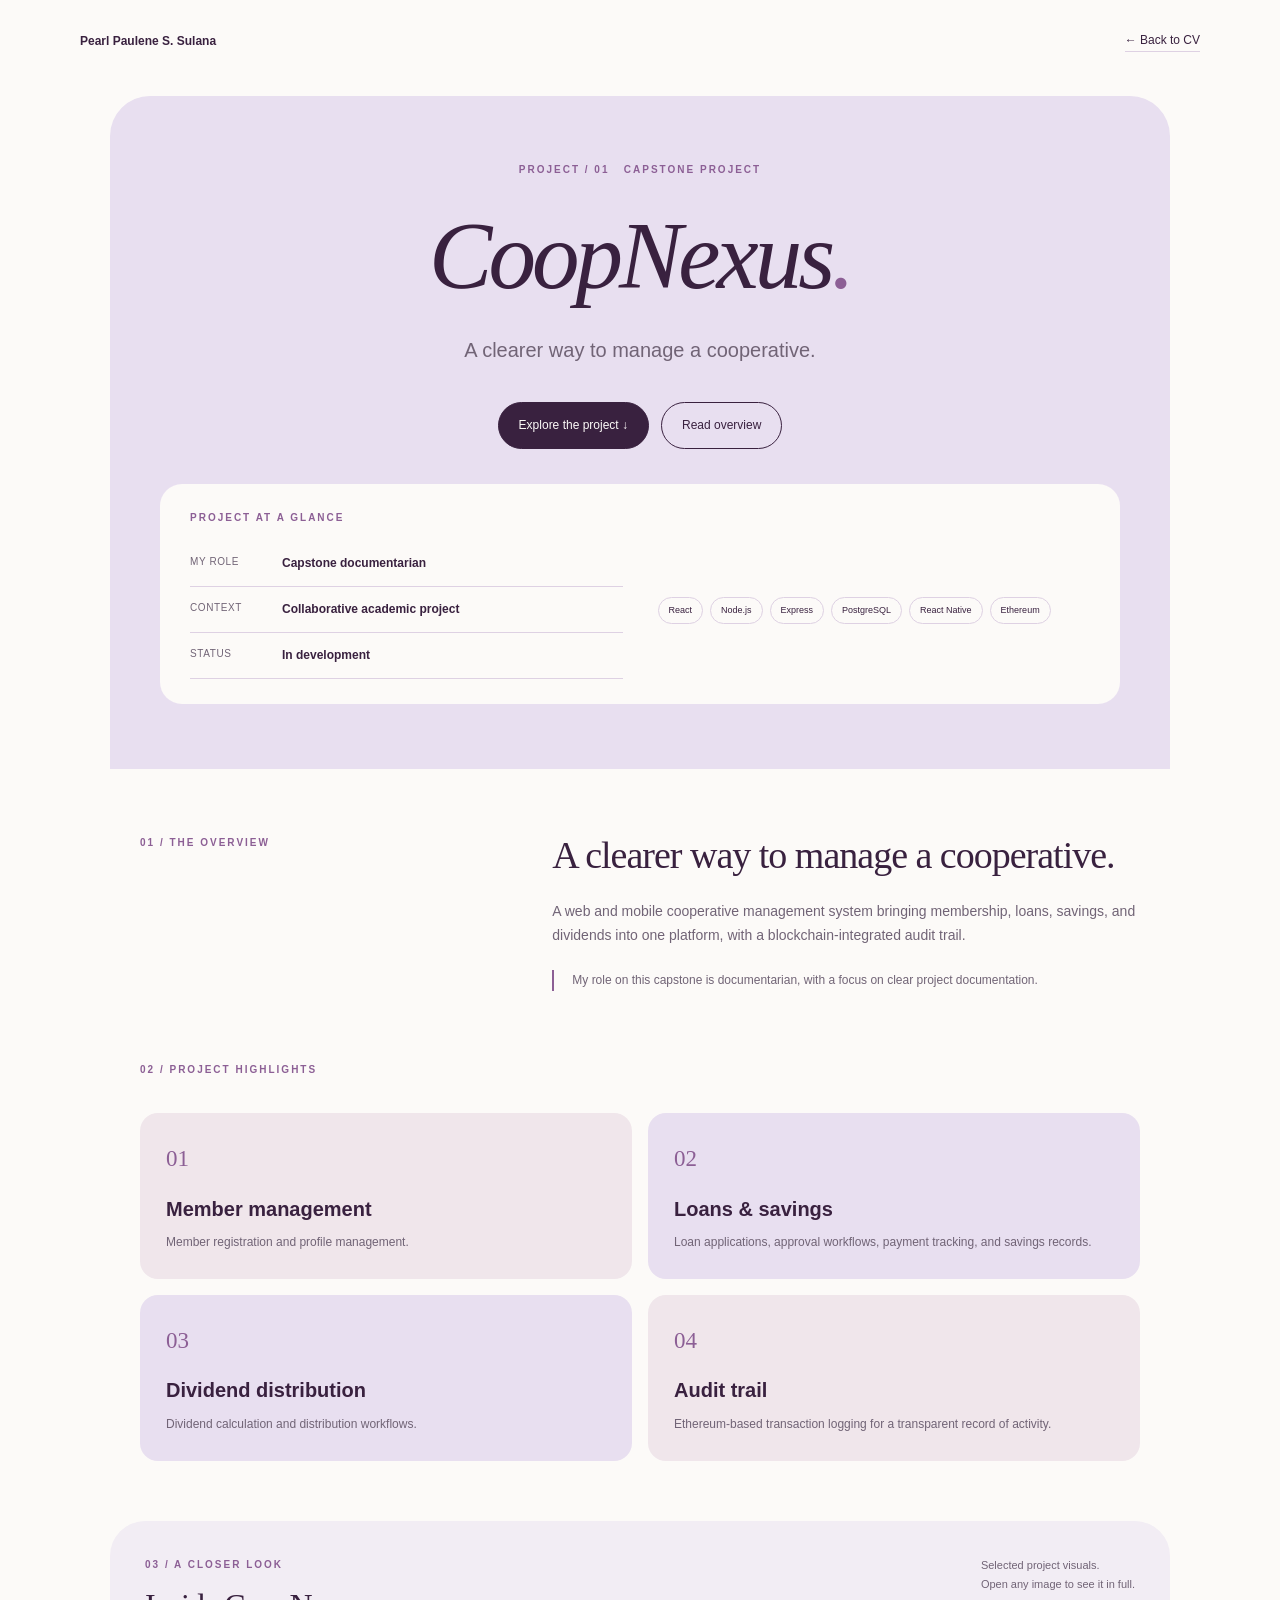
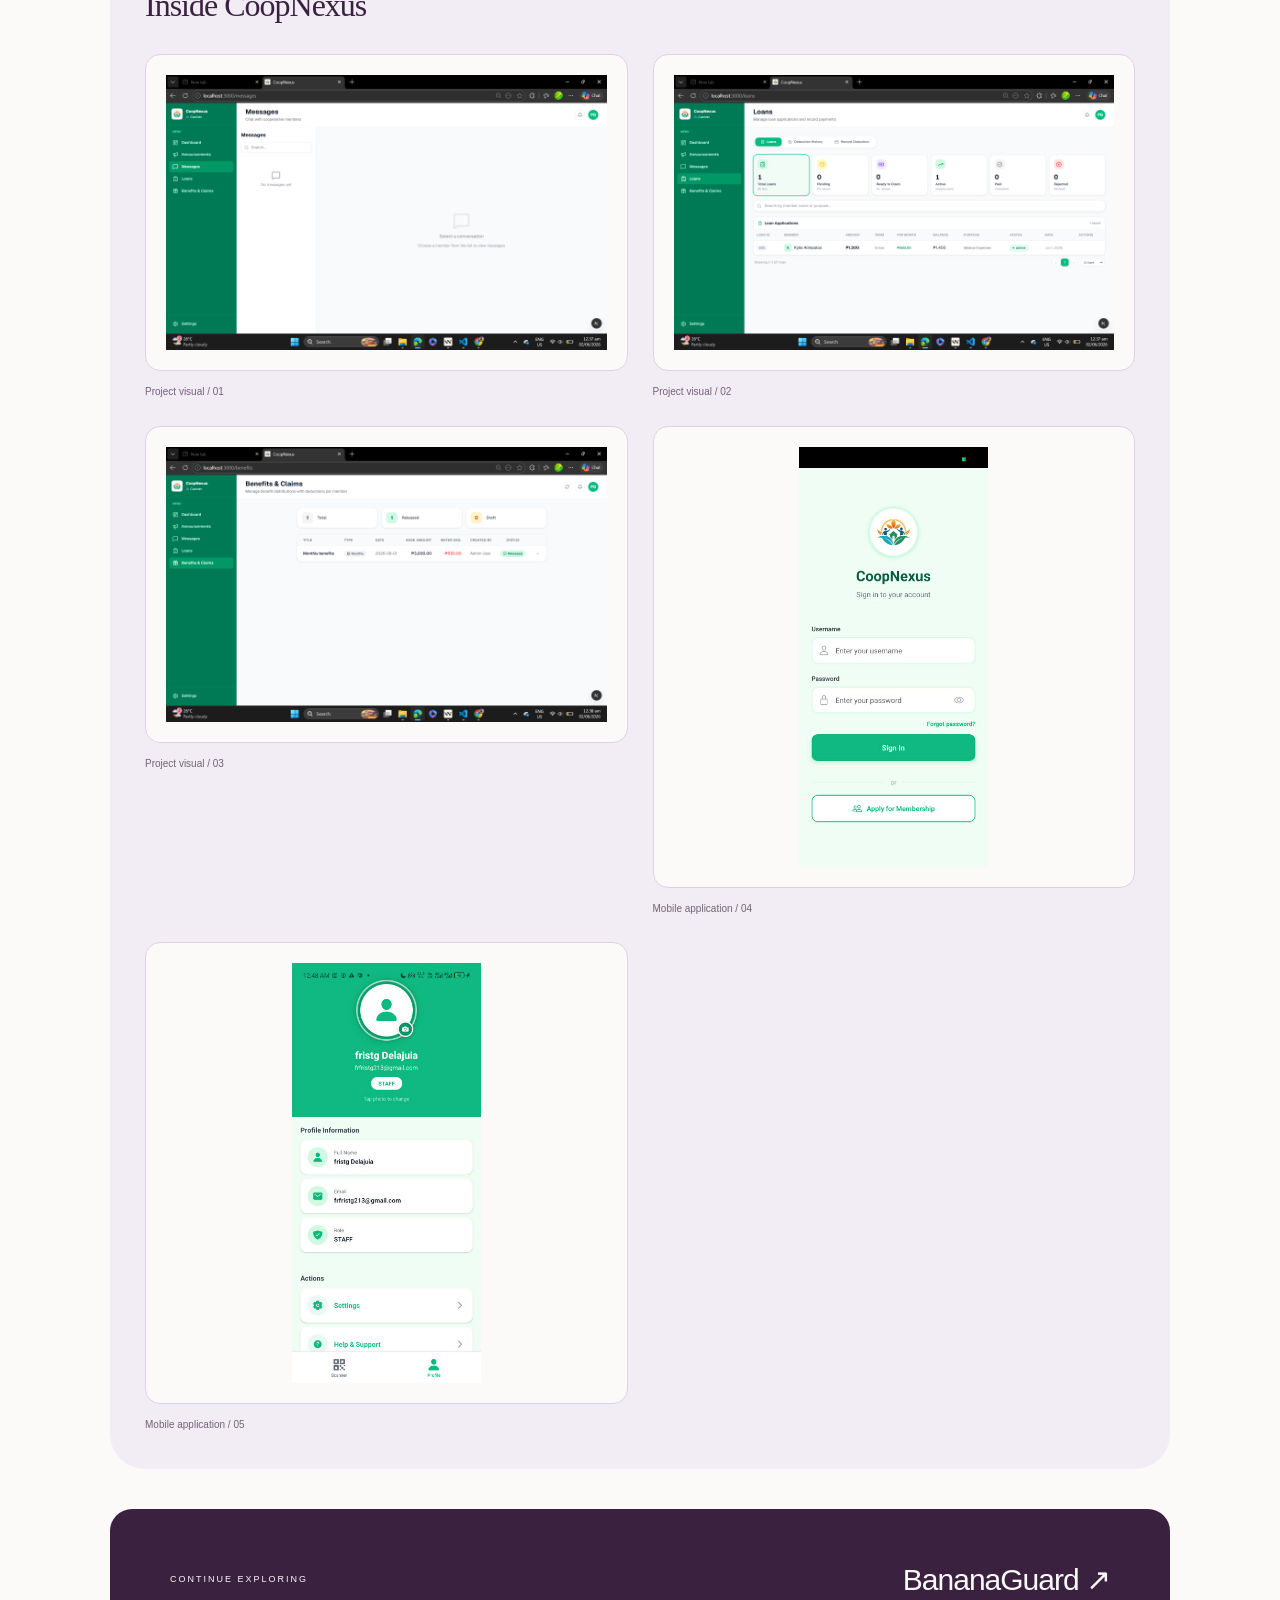
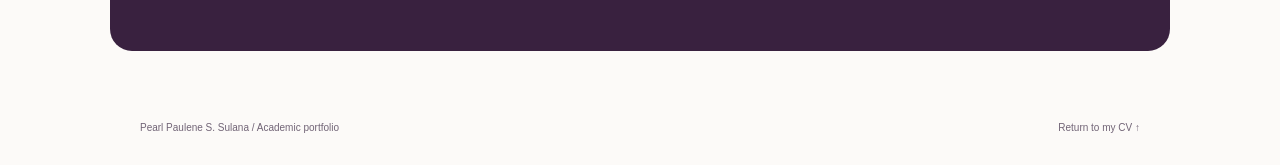
==== capstone.html @ c1afdbfe "Add editorial project pages and PlayMate live demo" ====
<!DOCTYPE html><html lang="en"><head><meta charset="UTF-8"><meta name="viewport" content="width=device-width,initial-scale=1"><meta name="description" content="CoopNexus academic project / Pearl Paulene S. Sulana. Capstone documentarian."><title>CoopNexus | Pearl Paulene S. Sulana</title><link rel="stylesheet" href="project-details.css"></head><body class="editorial"><a class="skip" href="#main">Skip to content</a><header class="project-nav"><a class="owner" href="index.html">Pearl Paulene S. Sulana</a><a href="index.html#work">&#8592; Back to CV</a></header><main id="main"><section class="project-hero"><div class="hero-word"><p class="eyebrow">PROJECT / 01 &nbsp; CAPSTONE PROJECT</p><h1>CoopNexus<span>.</span></h1><p class="project-tagline">A clearer way to manage a cooperative.</p><div class="hero-actions"><a class="action primary" href="#screens">Explore the project &#8595;</a><a class="action secondary" href="#overview">Read overview</a></div></div><aside class="project-facts"><span class="facts-heading">PROJECT AT A GLANCE</span><dl><div><dt>My role</dt><dd>Capstone documentarian</dd></div><div><dt>Context</dt><dd>Collaborative academic project</dd></div><div><dt>Status</dt><dd>In development</dd></div></dl><div class="tech-tags"><span>React</span><span>Node.js</span><span>Express</span><span>PostgreSQL</span><span>React Native</span><span>Ethereum</span></div></aside></section><section class="overview section" id="overview"><div class="section-label">01 / THE OVERVIEW</div><div><h2>A clearer way to manage a cooperative.</h2><p>A web and mobile cooperative management system bringing membership, loans, savings, and dividends into one platform, with a blockchain-integrated audit trail.</p><p class="role-note">My role on this capstone is documentarian, with a focus on clear project documentation.</p></div></section><section class="section feature-section"><div class="section-label">02 / PROJECT HIGHLIGHTS</div><div class="feature-grid"><article><span class="feature-index">01</span><h3>Member management</h3><p>Member registration and profile management.</p></article><article><span class="feature-index">02</span><h3>Loans &amp; savings</h3><p>Loan applications, approval workflows, payment tracking, and savings records.</p></article><article><span class="feature-index">03</span><h3>Dividend distribution</h3><p>Dividend calculation and distribution workflows.</p></article><article><span class="feature-index">04</span><h3>Audit trail</h3><p>Ethereum-based transaction logging for a transparent record of activity.</p></article></div></section><section class="section gallery-section" id="screens"><div class="gallery-heading"><div><p class="section-label">03 / A CLOSER LOOK</p><h2>Inside CoopNexus</h2></div><p>Selected project visuals.<br>Open any image to see it in full.</p></div><div class="gallery"><figure><a href="assets/projects/capstone/web-1.png" target="_blank" rel="noopener noreferrer"><img src="assets/projects/capstone/web-1.png" alt="CoopNexus project visual 1" loading="lazy"></a><figcaption>Project visual / 01</figcaption></figure><figure><a href="assets/projects/capstone/web-2.png" target="_blank" rel="noopener noreferrer"><img src="assets/projects/capstone/web-2.png" alt="CoopNexus project visual 2" loading="lazy"></a><figcaption>Project visual / 02</figcaption></figure><figure><a href="assets/projects/capstone/web-3.png" target="_blank" rel="noopener noreferrer"><img src="assets/projects/capstone/web-3.png" alt="CoopNexus project visual 3" loading="lazy"></a><figcaption>Project visual / 03</figcaption></figure><figure><a href="assets/projects/capstone/mobile-1.jpg" target="_blank" rel="noopener noreferrer"><img src="assets/projects/capstone/mobile-1.jpg" alt="CoopNexus project mobile screen 4" loading="lazy"></a><figcaption>Mobile application / 04</figcaption></figure><figure><a href="assets/projects/capstone/mobile-2.jpg" target="_blank" rel="noopener noreferrer"><img src="assets/projects/capstone/mobile-2.jpg" alt="CoopNexus project mobile screen 5" loading="lazy"></a><figcaption>Mobile application / 05</figcaption></figure></div></section><section class="next-project"><span>CONTINUE EXPLORING</span><a href="data-mining.html">BananaGuard &#8599;</a></section></main><footer><span>Pearl Paulene S. Sulana / Academic portfolio</span><a href="index.html">Return to my CV &#8593;</a></footer></body></html>
---- project-details.css ----
*{box-sizing:border-box}html{scroll-behavior:smooth;scroll-padding-top:30px}body{margin:0;font:15px/1.75 'Segoe UI',Arial,sans-serif;background:var(--paper);color:var(--ink)}.developer{--paper:#fafbf7;--ink:#172b25;--muted:#5c6861;--surface:#e8eee2;--line:#d4ddcd;--accent:#496849}.editorial{--paper:#fcfaf8;--ink:#39213f;--muted:#716476;--surface:#e8dff0;--line:#ded1e3;--accent:#8c5f95}a{color:inherit;text-decoration:none}a:focus-visible{outline:3px solid var(--accent);outline-offset:5px}h1,h2,h3,p{margin:0}h1,h2,h3{line-height:1.12}p{color:var(--muted)}.project-nav{display:flex;justify-content:space-between;align-items:center;gap:25px;padding:24px max(30px,calc((100% - 1120px)/2));border-bottom:1px solid var(--line);font-size:12px}.owner{font-weight:700}.project-nav>a:last-child{border-bottom:1px solid var(--line)}main{max-width:1240px;margin:auto}.project-hero{padding:85px 60px;display:grid;grid-template-columns:1.5fr 1fr;gap:65px;align-items:center}.eyebrow,.section-label,.facts-heading{font-size:10px;letter-spacing:2px;font-weight:600;color:var(--accent)}h1{font-size:clamp(56px,7.8vw,100px);font-weight:500;letter-spacing:-5px;margin:24px 0}h1>span{color:var(--accent)}.project-tagline{font-size:20px;max-width:450px}.hero-actions{display:flex;flex-wrap:wrap;gap:12px;margin-top:34px}.action{display:inline-flex;padding:12px 20px;border:1px solid var(--ink);font-size:12px;align-items:center;justify-content:center;transition:transform .2s}.action:hover{transform:translateY(-3px)}.primary{background:var(--ink);color:var(--paper)}.secondary{background:transparent}.project-facts{background:var(--surface);padding:30px;border:1px solid var(--line)}dl{margin:23px 0}dl>div{display:grid;grid-template-columns:80px 1fr;gap:12px;padding:12px 0;border-bottom:1px solid var(--line)}dt{font-size:10px;text-transform:uppercase;letter-spacing:.6px;color:var(--muted)}dd{margin:0;font-size:12px;font-weight:600}.tech-tags{display:flex;flex-wrap:wrap;gap:7px}.tech-tags span{font-size:9px;border:1px solid var(--line);padding:5px 10px;background:var(--paper)}.section{padding:60px}.overview{display:grid;grid-template-columns:1fr 2fr;gap:45px;border-top:1px solid var(--line)}h2{font-size:clamp(28px,3vw,40px);letter-spacing:-1.2px;font-weight:500}.overview p{font-size:14px;margin-top:22px;max-width:660px}.overview .role-note{font-size:12px;border-left:2px solid var(--accent);padding-left:18px}.feature-section{background:var(--surface)}.feature-grid{display:grid;grid-template-columns:repeat(4,1fr);gap:26px;margin-top:35px}.feature-index{font-family:Georgia,serif;font-size:30px;color:var(--accent)}.feature-grid h3{font-size:17px;margin:18px 0 12px;font-weight:600}.feature-grid p{font-size:12px}.gallery-heading{display:flex;justify-content:space-between;align-items:end;gap:25px;margin-bottom:30px}.gallery-heading h2{margin-top:15px}.gallery-heading>p{font-size:11px}.gallery{display:grid;grid-template-columns:1fr 1fr;gap:30px}figure{margin:0;min-width:0}figure a{display:flex;justify-content:center;align-items:center;background:var(--surface);border:1px solid var(--line);padding:20px;min-height:220px;overflow:hidden}figure img{display:block;max-width:100%;max-height:420px;object-fit:contain;transition:transform .3s}figure a:hover img{transform:scale(1.025)}figcaption{font-size:10px;margin-top:12px;color:var(--muted)}.demo-section{text-align:center;background:var(--surface);padding:60px 25px}.demo-section h2{margin:18px 0 25px}.next-project{padding:45px 60px;display:flex;justify-content:space-between;align-items:center;border-block:1px solid var(--line);gap:25px}.next-project>span{font-size:9px;letter-spacing:2px}.next-project>a{font-size:30px;letter-spacing:-1px}footer{display:flex;justify-content:space-between;gap:20px;max-width:1240px;margin:auto;padding:28px 60px;font-size:10px;color:var(--muted)}.skip{position:fixed;top:-100px;left:20px;background:var(--ink);color:var(--paper);padding:10px;z-index:50}.skip:focus{top:10px}.live-demo-link{margin-left:10px}
.developer .project-hero{position:relative}.developer .hero-word{border-left:4px solid var(--accent);padding-left:28px}.developer .project-facts{box-shadow:10px 10px 0 #d5dfca}.developer .feature-grid article{border-top:1px solid #8aa17b;padding-top:18px}.developer .gallery figure:first-child{grid-column:1 / -1}.developer .gallery figure:first-child img{max-height:540px}.developer .project-facts,.developer figure a{border-radius:5px}
.editorial .project-nav{border:0;padding-top:30px}.editorial main{max-width:1120px}.editorial .project-hero{background:var(--surface);border-radius:40px 40px 0 0;margin:20px 30px 0;padding:65px 50px;grid-template-columns:1fr;gap:35px}.editorial h1{font-family:Georgia,serif;font-style:italic;font-size:clamp(56px,8vw,95px);letter-spacing:-4px}.editorial .hero-word{text-align:center}.editorial .project-tagline{margin:auto}.editorial .hero-actions{justify-content:center}.editorial .action{border-radius:30px}.editorial .project-facts{display:grid;grid-template-columns:1fr 1fr;gap:15px 35px;background:var(--paper);border:0;border-radius:22px;padding:25px 30px}.editorial .facts-heading{grid-column:1 / -1}.editorial dl{margin:0}.editorial .tech-tags{align-content:center}.editorial .tech-tags span{border-radius:20px}.editorial .overview{border:0;grid-template-columns:1fr 1.6fr;padding-top:65px}.editorial h2{font-family:Georgia,serif;font-size:38px;letter-spacing:-1px}.editorial .feature-section{background:transparent;padding-top:10px}.editorial .feature-grid{grid-template-columns:1fr 1fr;gap:16px}.editorial .feature-grid article{background:#f0e6eb;border-radius:18px;padding:26px}.editorial .feature-grid article:nth-child(2),.editorial .feature-grid article:nth-child(3){background:var(--surface)}.editorial .feature-index{font-size:23px}.editorial .feature-grid h3{font-size:20px}.editorial .gallery-section{background:#f2edf4;border-radius:35px;margin:0 30px;padding:35px}.editorial .gallery{gap:25px}.editorial figure a{background:var(--paper);border-radius:15px;min-height:260px}.editorial .gallery-heading{align-items:start}.editorial .gallery-heading h2{font-size:32px}.editorial .next-project{border:0;border-radius:22px;background:var(--ink);color:var(--paper);margin:40px 30px}.editorial .demo-section{margin:35px 30px 0;border-radius:25px;background:#f0dfe5}.editorial footer{max-width:1120px}
@media(max-width:800px){.project-hero{padding:55px 30px;gap:35px;grid-template-columns:1fr}.section{padding:40px 30px}.overview{grid-template-columns:1fr;gap:25px}.feature-grid{grid-template-columns:1fr 1fr}.next-project{padding:35px 30px}.editorial .project-hero{padding:45px 30px}.editorial .project-facts{grid-template-columns:1fr}.editorial .facts-heading{grid-column:auto}.editorial .overview{grid-template-columns:1fr}.gallery-heading{flex-direction:column;align-items:start}.project-facts{max-width:100%}footer{padding-inline:30px}.developer .hero-word{padding-left:20px}}
@media(max-width:500px){.project-nav{padding:20px;gap:15px;font-size:10px}.owner{max-width:180px}.project-hero{padding:40px 22px}.section{padding:35px 22px}h1{font-size:54px;letter-spacing:-3px}.project-tagline{font-size:17px}.feature-grid{grid-template-columns:1fr;gap:22px}.gallery{grid-template-columns:1fr}.developer .gallery figure:first-child{grid-column:auto}.gallery-heading>p br{display:none}.next-project{padding:28px 22px;flex-direction:column;align-items:start}.next-project>a{font-size:27px}footer{padding:25px 22px;flex-direction:column;gap:10px}.editorial .project-hero{margin:12px 12px 0;border-radius:24px 24px 0 0;padding:35px 20px}.editorial .project-facts{padding:22px}.editorial .feature-grid{grid-template-columns:1fr}.editorial .gallery-section{margin-inline:12px;padding:25px 18px;border-radius:22px}.editorial .next-project,.editorial .demo-section{margin-inline:12px}.editorial h1{font-size:54px}.editorial h2{font-size:31px}.tech-tags{gap:6px}.action{padding:11px 15px;font-size:11px}}
@media(prefers-reduced-motion:reduce){html{scroll-behavior:auto}*{transition:none!important}}
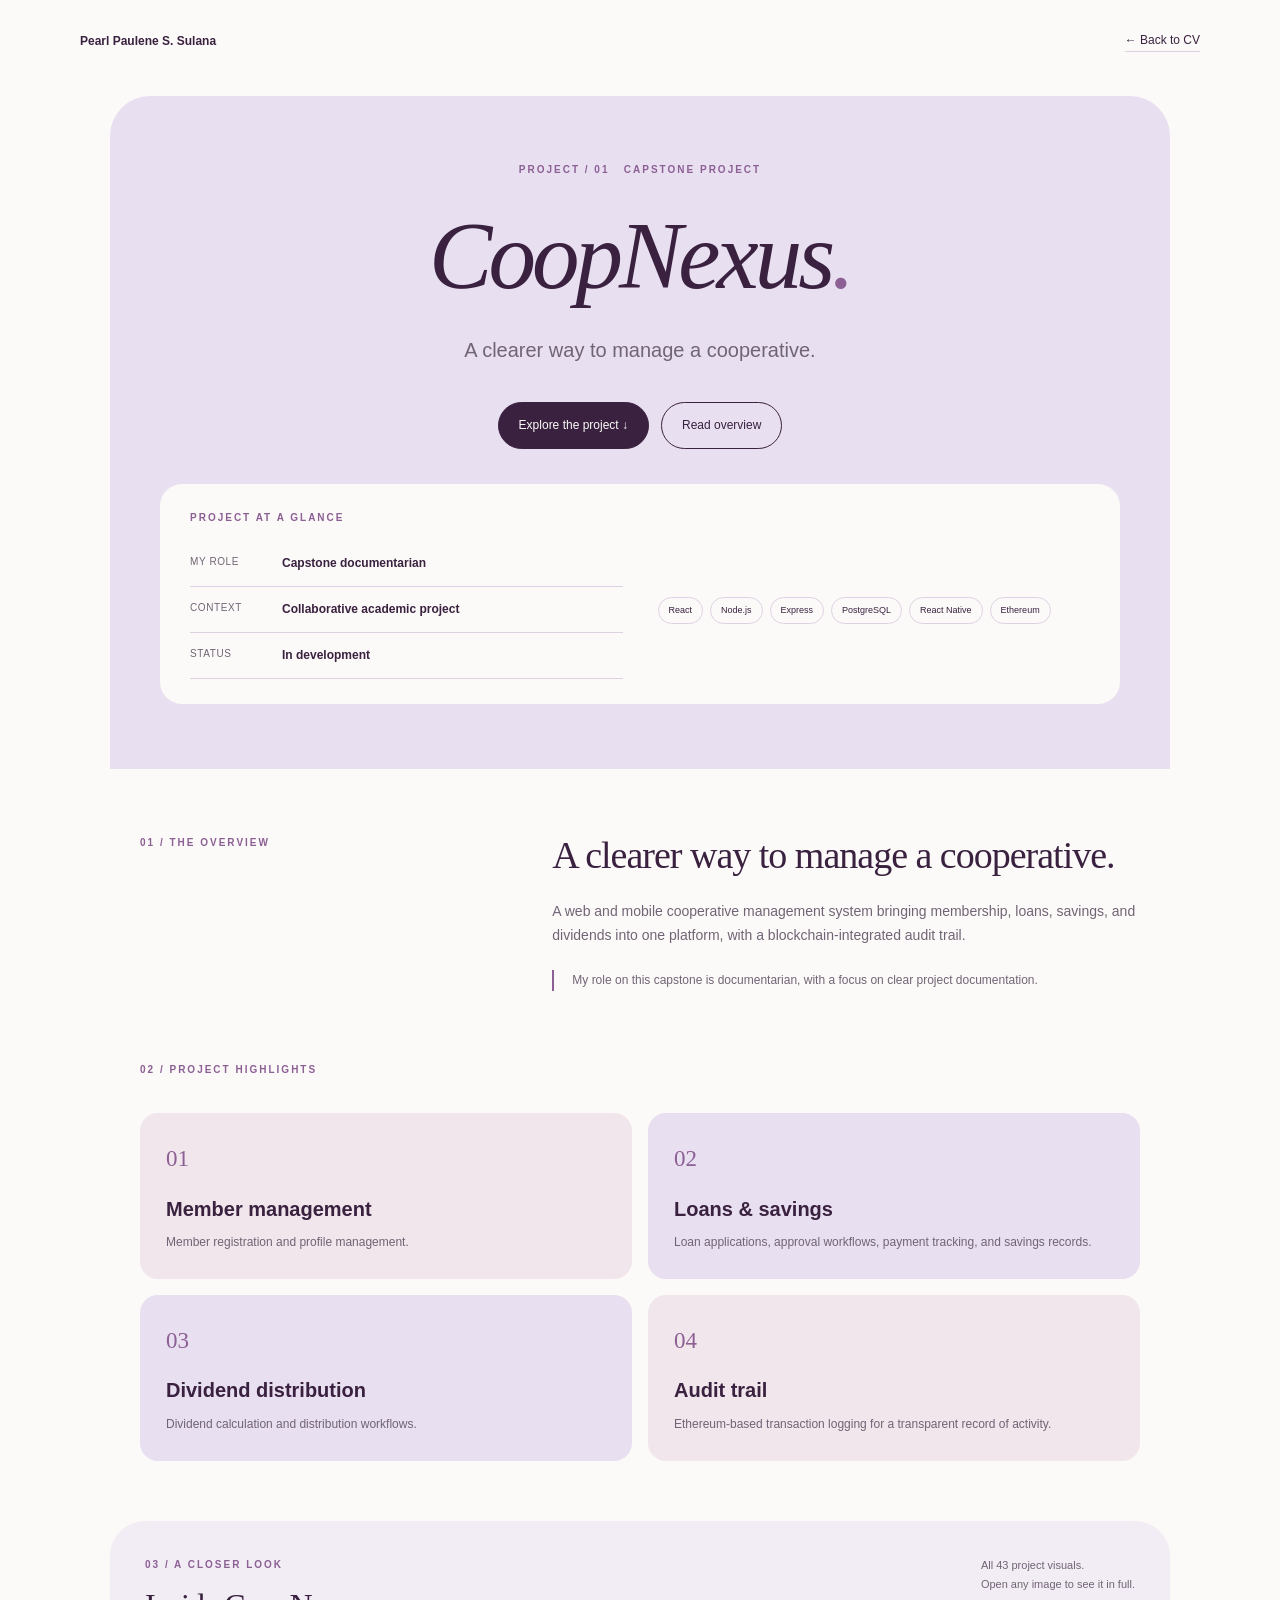
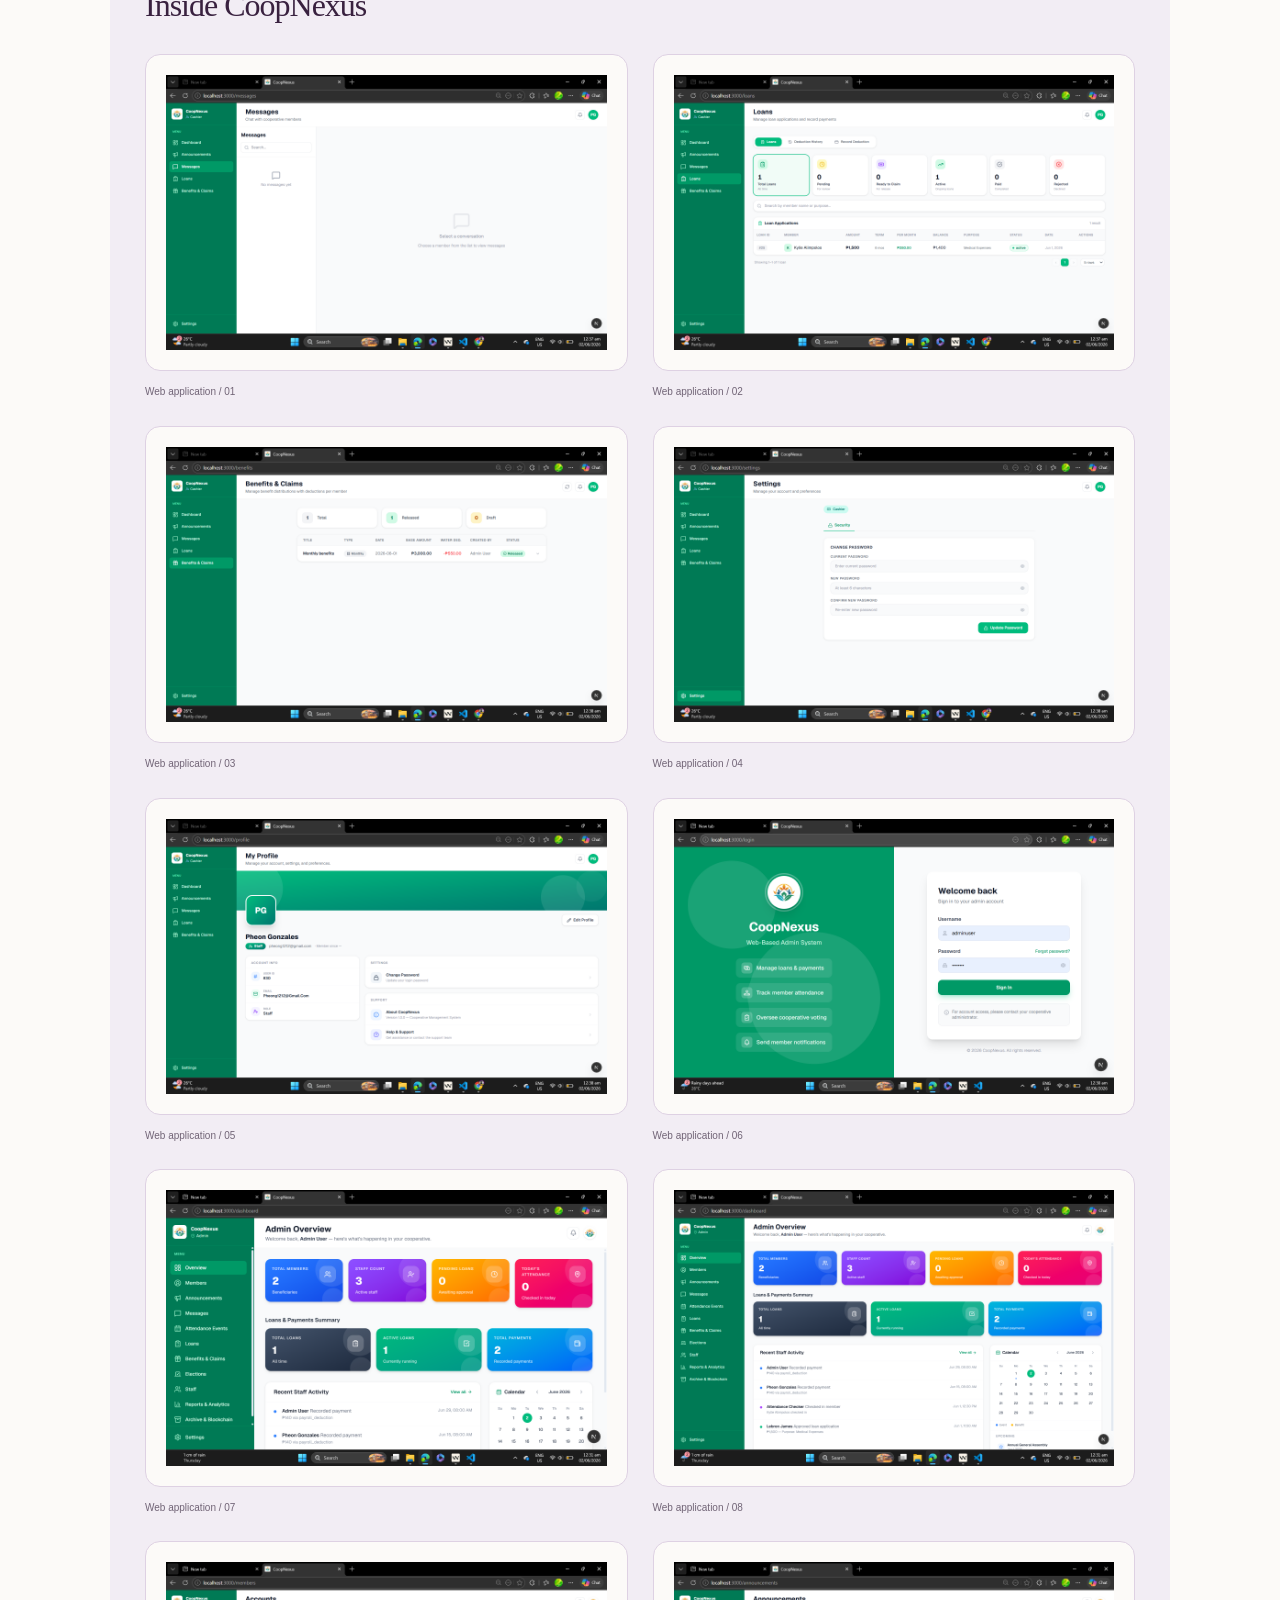
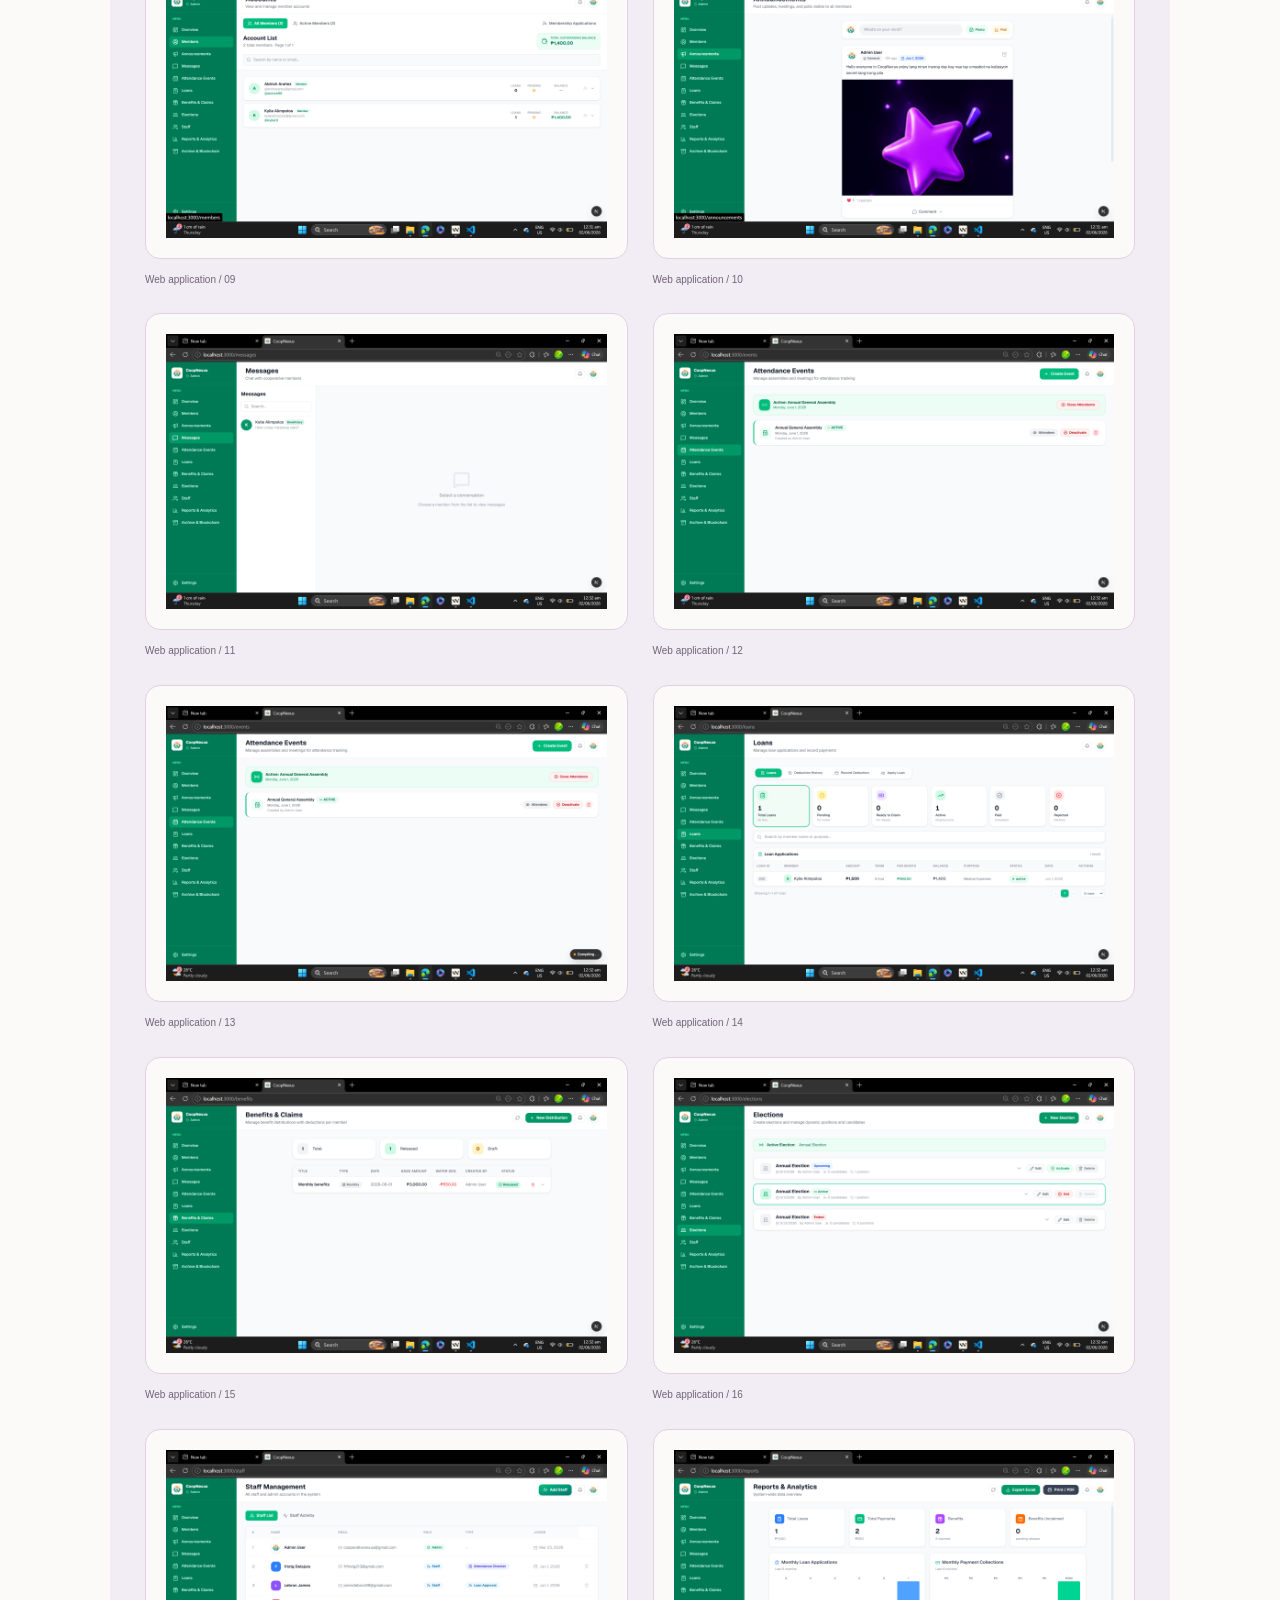
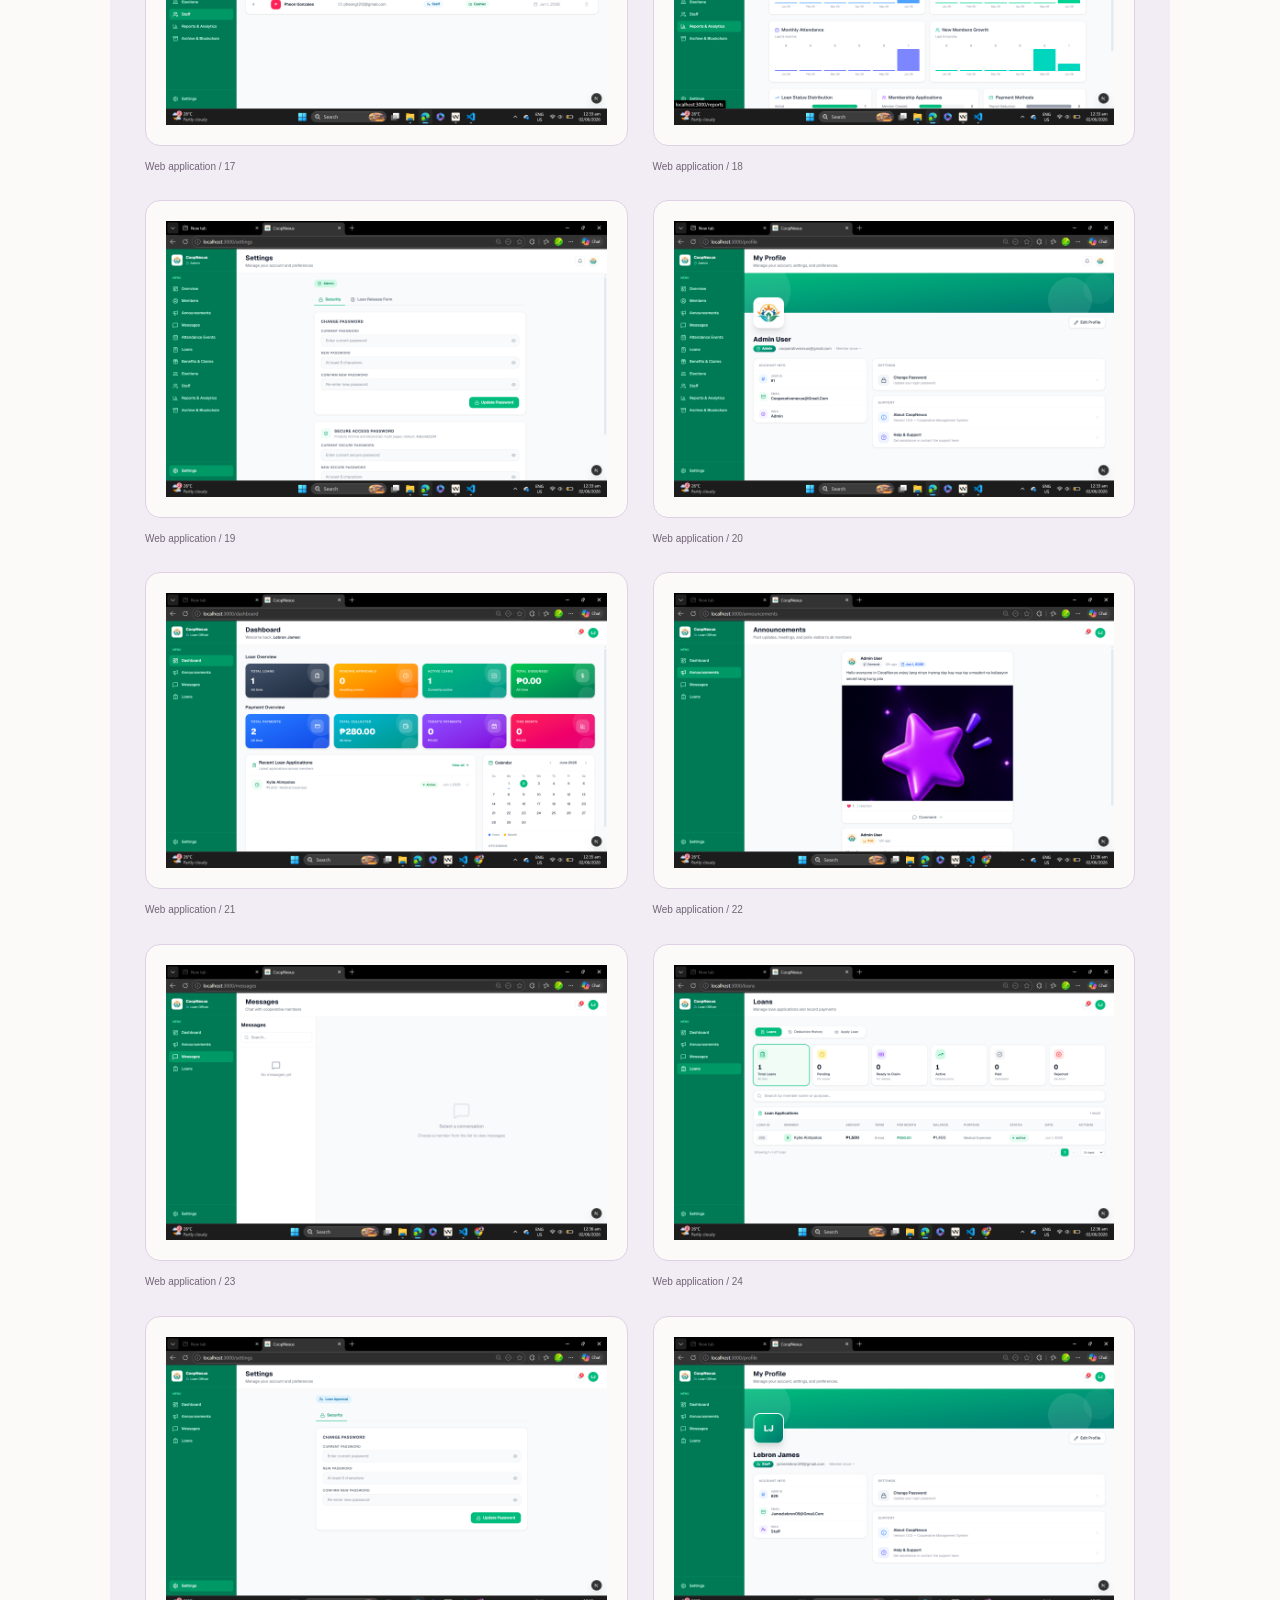
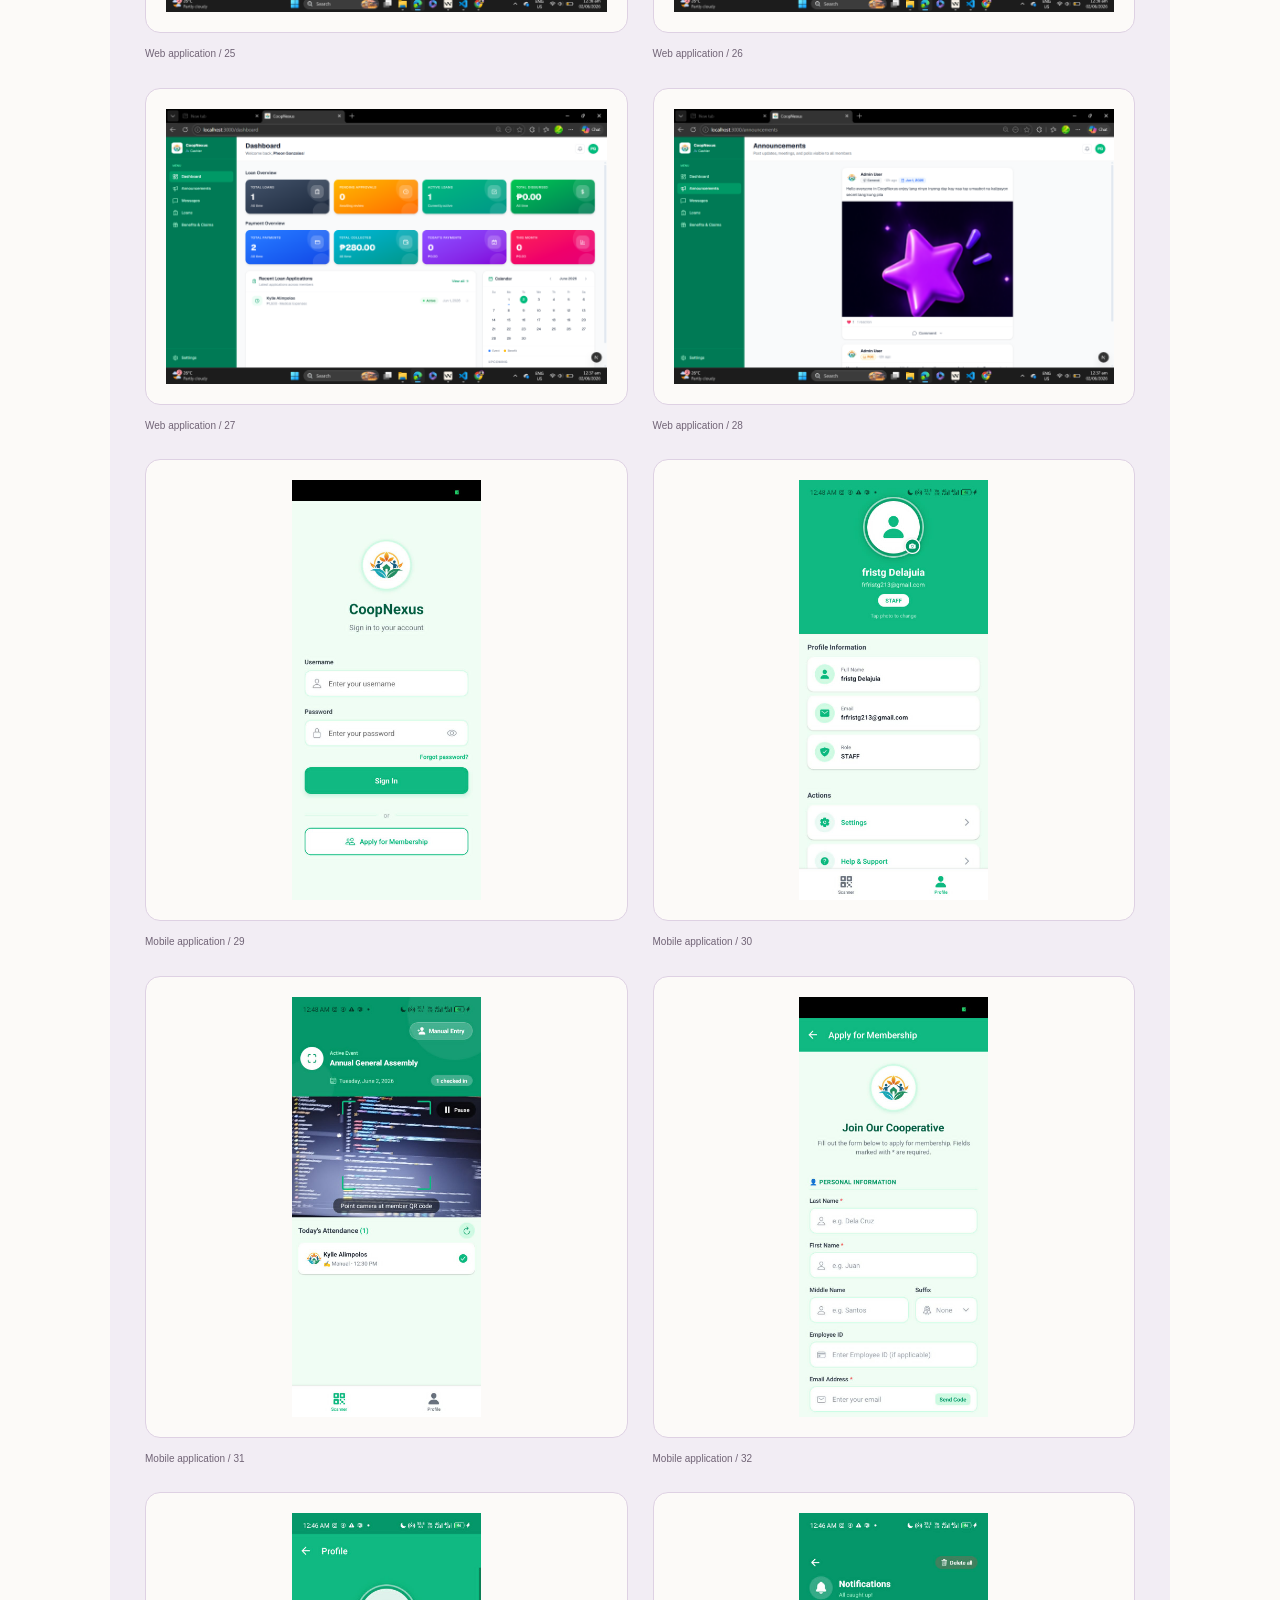
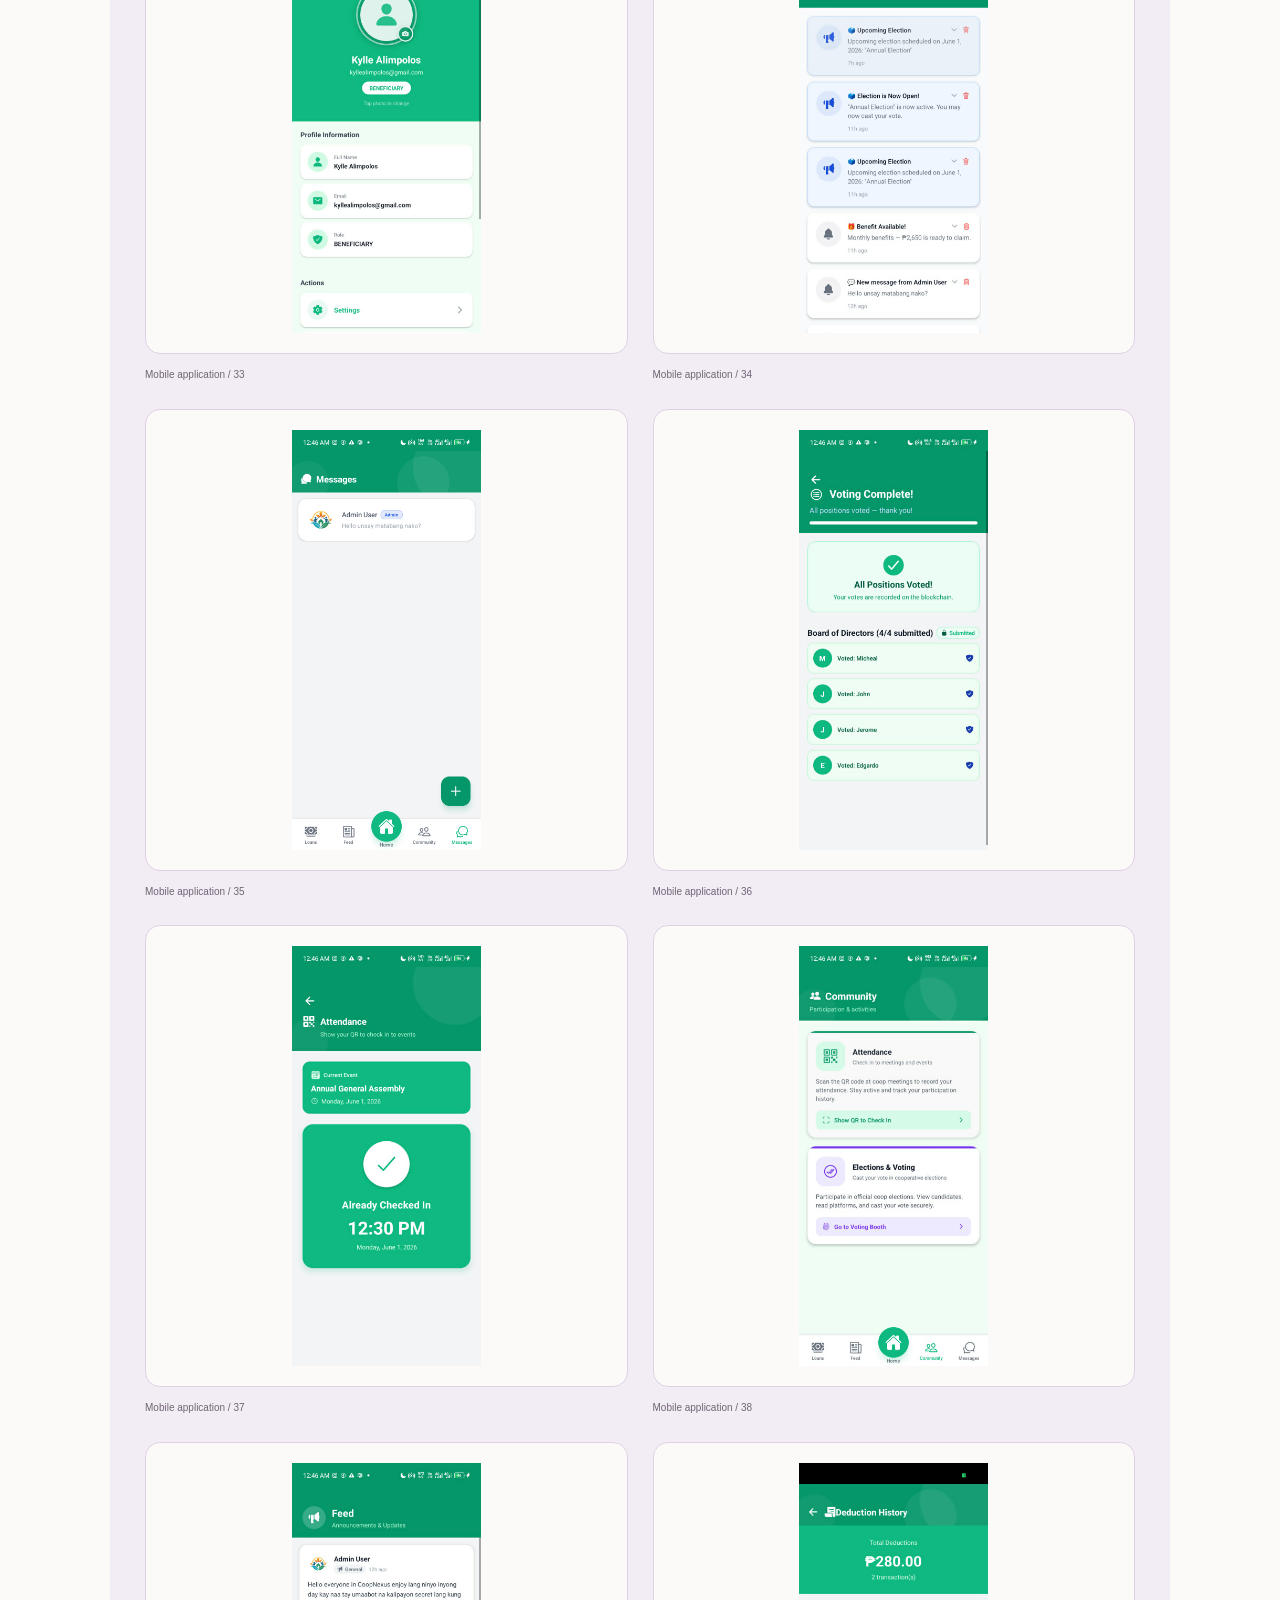
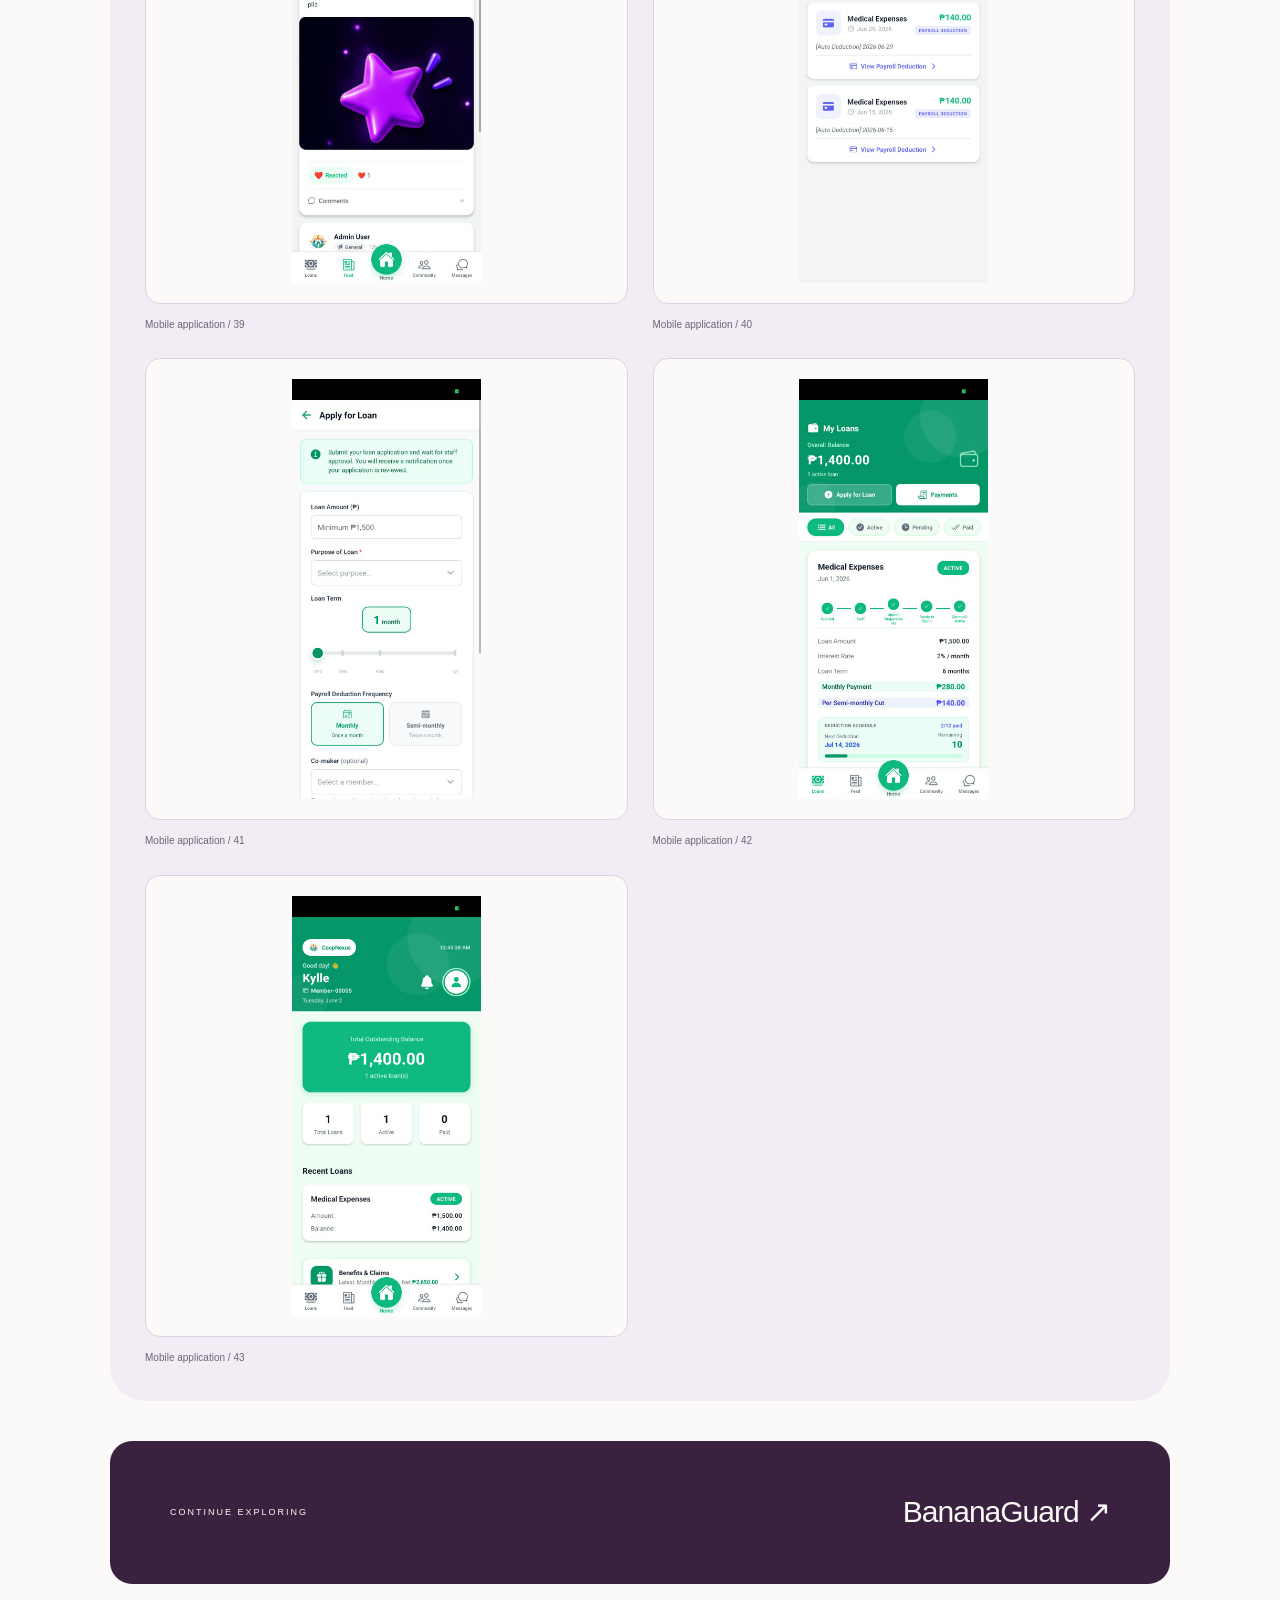
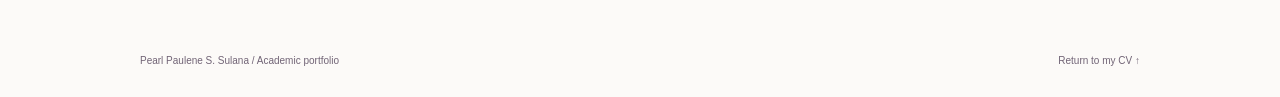
==== commit 25a9caf1: "Include every original project gallery screenshot" ====
--- a/capstone.html
+++ b/capstone.html
@@ -1 +1 @@
-<!DOCTYPE html><html lang="en"><head><meta charset="UTF-8"><meta name="viewport" content="width=device-width,initial-scale=1"><meta name="description" content="CoopNexus academic project / Pearl Paulene S. Sulana. Capstone documentarian."><title>CoopNexus | Pearl Paulene S. Sulana</title><link rel="stylesheet" href="project-details.css"></head><body class="editorial"><a class="skip" href="#main">Skip to content</a><header class="project-nav"><a class="owner" href="index.html">Pearl Paulene S. Sulana</a><a href="index.html#work">&#8592; Back to CV</a></header><main id="main"><section class="project-hero"><div class="hero-word"><p class="eyebrow">PROJECT / 01 &nbsp; CAPSTONE PROJECT</p><h1>CoopNexus<span>.</span></h1><p class="project-tagline">A clearer way to manage a cooperative.</p><div class="hero-actions"><a class="action primary" href="#screens">Explore the project &#8595;</a><a class="action secondary" href="#overview">Read overview</a></div></div><aside class="project-facts"><span class="facts-heading">PROJECT AT A GLANCE</span><dl><div><dt>My role</dt><dd>Capstone documentarian</dd></div><div><dt>Context</dt><dd>Collaborative academic project</dd></div><div><dt>Status</dt><dd>In development</dd></div></dl><div class="tech-tags"><span>React</span><span>Node.js</span><span>Express</span><span>PostgreSQL</span><span>React Native</span><span>Ethereum</span></div></aside></section><section class="overview section" id="overview"><div class="section-label">01 / THE OVERVIEW</div><div><h2>A clearer way to manage a cooperative.</h2><p>A web and mobile cooperative management system bringing membership, loans, savings, and dividends into one platform, with a blockchain-integrated audit trail.</p><p class="role-note">My role on this capstone is documentarian, with a focus on clear project documentation.</p></div></section><section class="section feature-section"><div class="section-label">02 / PROJECT HIGHLIGHTS</div><div class="feature-grid"><article><span class="feature-index">01</span><h3>Member management</h3><p>Member registration and profile management.</p></article><article><span class="feature-index">02</span><h3>Loans &amp; savings</h3><p>Loan applications, approval workflows, payment tracking, and savings records.</p></article><article><span class="feature-index">03</span><h3>Dividend distribution</h3><p>Dividend calculation and distribution workflows.</p></article><article><span class="feature-index">04</span><h3>Audit trail</h3><p>Ethereum-based transaction logging for a transparent record of activity.</p></article></div></section><section class="section gallery-section" id="screens"><div class="gallery-heading"><div><p class="section-label">03 / A CLOSER LOOK</p><h2>Inside CoopNexus</h2></div><p>Selected project visuals.<br>Open any image to see it in full.</p></div><div class="gallery"><figure><a href="assets/projects/capstone/web-1.png" target="_blank" rel="noopener noreferrer"><img src="assets/projects/capstone/web-1.png" alt="CoopNexus project visual 1" loading="lazy"></a><figcaption>Project visual / 01</figcaption></figure><figure><a href="assets/projects/capstone/web-2.png" target="_blank" rel="noopener noreferrer"><img src="assets/projects/capstone/web-2.png" alt="CoopNexus project visual 2" loading="lazy"></a><figcaption>Project visual / 02</figcaption></figure><figure><a href="assets/projects/capstone/web-3.png" target="_blank" rel="noopener noreferrer"><img src="assets/projects/capstone/web-3.png" alt="CoopNexus project visual 3" loading="lazy"></a><figcaption>Project visual / 03</figcaption></figure><figure><a href="assets/projects/capstone/mobile-1.jpg" target="_blank" rel="noopener noreferrer"><img src="assets/projects/capstone/mobile-1.jpg" alt="CoopNexus project mobile screen 4" loading="lazy"></a><figcaption>Mobile application / 04</figcaption></figure><figure><a href="assets/projects/capstone/mobile-2.jpg" target="_blank" rel="noopener noreferrer"><img src="assets/projects/capstone/mobile-2.jpg" alt="CoopNexus project mobile screen 5" loading="lazy"></a><figcaption>Mobile application / 05</figcaption></figure></div></section><section class="next-project"><span>CONTINUE EXPLORING</span><a href="data-mining.html">BananaGuard &#8599;</a></section></main><footer><span>Pearl Paulene S. Sulana / Academic portfolio</span><a href="index.html">Return to my CV &#8593;</a></footer></body></html>+<!DOCTYPE html><html lang="en"><head><meta charset="UTF-8"><meta name="viewport" content="width=device-width,initial-scale=1"><meta name="description" content="CoopNexus academic project / Pearl Paulene S. Sulana. Capstone documentarian."><title>CoopNexus | Pearl Paulene S. Sulana</title><link rel="stylesheet" href="project-details.css"></head><body class="editorial"><a class="skip" href="#main">Skip to content</a><header class="project-nav"><a class="owner" href="index.html">Pearl Paulene S. Sulana</a><a href="index.html#work">&#8592; Back to CV</a></header><main id="main"><section class="project-hero"><div class="hero-word"><p class="eyebrow">PROJECT / 01 &nbsp; CAPSTONE PROJECT</p><h1>CoopNexus<span>.</span></h1><p class="project-tagline">A clearer way to manage a cooperative.</p><div class="hero-actions"><a class="action primary" href="#screens">Explore the project &#8595;</a><a class="action secondary" href="#overview">Read overview</a></div></div><aside class="project-facts"><span class="facts-heading">PROJECT AT A GLANCE</span><dl><div><dt>My role</dt><dd>Capstone documentarian</dd></div><div><dt>Context</dt><dd>Collaborative academic project</dd></div><div><dt>Status</dt><dd>In development</dd></div></dl><div class="tech-tags"><span>React</span><span>Node.js</span><span>Express</span><span>PostgreSQL</span><span>React Native</span><span>Ethereum</span></div></aside></section><section class="overview section" id="overview"><div class="section-label">01 / THE OVERVIEW</div><div><h2>A clearer way to manage a cooperative.</h2><p>A web and mobile cooperative management system bringing membership, loans, savings, and dividends into one platform, with a blockchain-integrated audit trail.</p><p class="role-note">My role on this capstone is documentarian, with a focus on clear project documentation.</p></div></section><section class="section feature-section"><div class="section-label">02 / PROJECT HIGHLIGHTS</div><div class="feature-grid"><article><span class="feature-index">01</span><h3>Member management</h3><p>Member registration and profile management.</p></article><article><span class="feature-index">02</span><h3>Loans &amp; savings</h3><p>Loan applications, approval workflows, payment tracking, and savings records.</p></article><article><span class="feature-index">03</span><h3>Dividend distribution</h3><p>Dividend calculation and distribution workflows.</p></article><article><span class="feature-index">04</span><h3>Audit trail</h3><p>Ethereum-based transaction logging for a transparent record of activity.</p></article></div></section><section class="section gallery-section" id="screens"><div class="gallery-heading"><div><p class="section-label">03 / A CLOSER LOOK</p><h2>Inside CoopNexus</h2></div><p>All 43 project visuals.<br>Open any image to see it in full.</p></div><div class="gallery"><figure><a href="assets/projects/capstone/web-1.png" target="_blank" rel="noopener noreferrer"><img src="assets/projects/capstone/web-1.png" alt="Web application / 01" loading="lazy"></a><figcaption>Web application / 01</figcaption></figure><figure><a href="assets/projects/capstone/web-2.png" target="_blank" rel="noopener noreferrer"><img src="assets/projects/capstone/web-2.png" alt="Web application / 02" loading="lazy"></a><figcaption>Web application / 02</figcaption></figure><figure><a href="assets/projects/capstone/web-3.png" target="_blank" rel="noopener noreferrer"><img src="assets/projects/capstone/web-3.png" alt="Web application / 03" loading="lazy"></a><figcaption>Web application / 03</figcaption></figure><figure><a href="assets/projects/capstone/web-4.png" target="_blank" rel="noopener noreferrer"><img src="assets/projects/capstone/web-4.png" alt="Web application / 04" loading="lazy"></a><figcaption>Web application / 04</figcaption></figure><figure><a href="assets/projects/capstone/web-5.png" target="_blank" rel="noopener noreferrer"><img src="assets/projects/capstone/web-5.png" alt="Web application / 05" loading="lazy"></a><figcaption>Web application / 05</figcaption></figure><figure><a href="assets/projects/capstone/web-6.png" target="_blank" rel="noopener noreferrer"><img src="assets/projects/capstone/web-6.png" alt="Web application / 06" loading="lazy"></a><figcaption>Web application / 06</figcaption></figure><figure><a href="assets/projects/capstone/web-7.png" target="_blank" rel="noopener noreferrer"><img src="assets/projects/capstone/web-7.png" alt="Web application / 07" loading="lazy"></a><figcaption>Web application / 07</figcaption></figure><figure><a href="assets/projects/capstone/web-8.png" target="_blank" rel="noopener noreferrer"><img src="assets/projects/capstone/web-8.png" alt="Web application / 08" loading="lazy"></a><figcaption>Web application / 08</figcaption></figure><figure><a href="assets/projects/capstone/web-9.png" target="_blank" rel="noopener noreferrer"><img src="assets/projects/capstone/web-9.png" alt="Web application / 09" loading="lazy"></a><figcaption>Web application / 09</figcaption></figure><figure><a href="assets/projects/capstone/web-10.png" target="_blank" rel="noopener noreferrer"><img src="assets/projects/capstone/web-10.png" alt="Web application / 10" loading="lazy"></a><figcaption>Web application / 10</figcaption></figure><figure><a href="assets/projects/capstone/web-11.png" target="_blank" rel="noopener noreferrer"><img src="assets/projects/capstone/web-11.png" alt="Web application / 11" loading="lazy"></a><figcaption>Web application / 11</figcaption></figure><figure><a href="assets/projects/capstone/web-12.png" target="_blank" rel="noopener noreferrer"><img src="assets/projects/capstone/web-12.png" alt="Web application / 12" loading="lazy"></a><figcaption>Web application / 12</figcaption></figure><figure><a href="assets/projects/capstone/web-13.png" target="_blank" rel="noopener noreferrer"><img src="assets/projects/capstone/web-13.png" alt="Web application / 13" loading="lazy"></a><figcaption>Web application / 13</figcaption></figure><figure><a href="assets/projects/capstone/web-14.png" target="_blank" rel="noopener noreferrer"><img src="assets/projects/capstone/web-14.png" alt="Web application / 14" loading="lazy"></a><figcaption>Web application / 14</figcaption></figure><figure><a href="assets/projects/capstone/web-15.png" target="_blank" rel="noopener noreferrer"><img src="assets/projects/capstone/web-15.png" alt="Web application / 15" loading="lazy"></a><figcaption>Web application / 15</figcaption></figure><figure><a href="assets/projects/capstone/web-16.png" target="_blank" rel="noopener noreferrer"><img src="assets/projects/capstone/web-16.png" alt="Web application / 16" loading="lazy"></a><figcaption>Web application / 16</figcaption></figure><figure><a href="assets/projects/capstone/web-17.png" target="_blank" rel="noopener noreferrer"><img src="assets/projects/capstone/web-17.png" alt="Web application / 17" loading="lazy"></a><figcaption>Web application / 17</figcaption></figure><figure><a href="assets/projects/capstone/web-18.png" target="_blank" rel="noopener noreferrer"><img src="assets/projects/capstone/web-18.png" alt="Web application / 18" loading="lazy"></a><figcaption>Web application / 18</figcaption></figure><figure><a href="assets/projects/capstone/web-19.png" target="_blank" rel="noopener noreferrer"><img src="assets/projects/capstone/web-19.png" alt="Web application / 19" loading="lazy"></a><figcaption>Web application / 19</figcaption></figure><figure><a href="assets/projects/capstone/web-20.png" target="_blank" rel="noopener noreferrer"><img src="assets/projects/capstone/web-20.png" alt="Web application / 20" loading="lazy"></a><figcaption>Web application / 20</figcaption></figure><figure><a href="assets/projects/capstone/web-21.png" target="_blank" rel="noopener noreferrer"><img src="assets/projects/capstone/web-21.png" alt="Web application / 21" loading="lazy"></a><figcaption>Web application / 21</figcaption></figure><figure><a href="assets/projects/capstone/web-22.png" target="_blank" rel="noopener noreferrer"><img src="assets/projects/capstone/web-22.png" alt="Web application / 22" loading="lazy"></a><figcaption>Web application / 22</figcaption></figure><figure><a href="assets/projects/capstone/web-23.png" target="_blank" rel="noopener noreferrer"><img src="assets/projects/capstone/web-23.png" alt="Web application / 23" loading="lazy"></a><figcaption>Web application / 23</figcaption></figure><figure><a href="assets/projects/capstone/web-24.png" target="_blank" rel="noopener noreferrer"><img src="assets/projects/capstone/web-24.png" alt="Web application / 24" loading="lazy"></a><figcaption>Web application / 24</figcaption></figure><figure><a href="assets/projects/capstone/web-25.png" target="_blank" rel="noopener noreferrer"><img src="assets/projects/capstone/web-25.png" alt="Web application / 25" loading="lazy"></a><figcaption>Web application / 25</figcaption></figure><figure><a href="assets/projects/capstone/web-26.png" target="_blank" rel="noopener noreferrer"><img src="assets/projects/capstone/web-26.png" alt="Web application / 26" loading="lazy"></a><figcaption>Web application / 26</figcaption></figure><figure><a href="assets/projects/capstone/web-27.png" target="_blank" rel="noopener noreferrer"><img src="assets/projects/capstone/web-27.png" alt="Web application / 27" loading="lazy"></a><figcaption>Web application / 27</figcaption></figure><figure><a href="assets/projects/capstone/web-28.png" target="_blank" rel="noopener noreferrer"><img src="assets/projects/capstone/web-28.png" alt="Web application / 28" loading="lazy"></a><figcaption>Web application / 28</figcaption></figure><figure><a href="assets/projects/capstone/mobile-1.jpg" target="_blank" rel="noopener noreferrer"><img src="assets/projects/capstone/mobile-1.jpg" alt="Mobile application / 29" loading="lazy"></a><figcaption>Mobile application / 29</figcaption></figure><figure><a href="assets/projects/capstone/mobile-2.jpg" target="_blank" rel="noopener noreferrer"><img src="assets/projects/capstone/mobile-2.jpg" alt="Mobile application / 30" loading="lazy"></a><figcaption>Mobile application / 30</figcaption></figure><figure><a href="assets/projects/capstone/mobile-3.jpg" target="_blank" rel="noopener noreferrer"><img src="assets/projects/capstone/mobile-3.jpg" alt="Mobile application / 31" loading="lazy"></a><figcaption>Mobile application / 31</figcaption></figure><figure><a href="assets/projects/capstone/mobile-4.jpg" target="_blank" rel="noopener noreferrer"><img src="assets/projects/capstone/mobile-4.jpg" alt="Mobile application / 32" loading="lazy"></a><figcaption>Mobile application / 32</figcaption></figure><figure><a href="assets/projects/capstone/mobile-5.jpg" target="_blank" rel="noopener noreferrer"><img src="assets/projects/capstone/mobile-5.jpg" alt="Mobile application / 33" loading="lazy"></a><figcaption>Mobile application / 33</figcaption></figure><figure><a href="assets/projects/capstone/mobile-6.jpg" target="_blank" rel="noopener noreferrer"><img src="assets/projects/capstone/mobile-6.jpg" alt="Mobile application / 34" loading="lazy"></a><figcaption>Mobile application / 34</figcaption></figure><figure><a href="assets/projects/capstone/mobile-7.jpg" target="_blank" rel="noopener noreferrer"><img src="assets/projects/capstone/mobile-7.jpg" alt="Mobile application / 35" loading="lazy"></a><figcaption>Mobile application / 35</figcaption></figure><figure><a href="assets/projects/capstone/mobile-8.jpg" target="_blank" rel="noopener noreferrer"><img src="assets/projects/capstone/mobile-8.jpg" alt="Mobile application / 36" loading="lazy"></a><figcaption>Mobile application / 36</figcaption></figure><figure><a href="assets/projects/capstone/mobile-9.jpg" target="_blank" rel="noopener noreferrer"><img src="assets/projects/capstone/mobile-9.jpg" alt="Mobile application / 37" loading="lazy"></a><figcaption>Mobile application / 37</figcaption></figure><figure><a href="assets/projects/capstone/mobile-10.jpg" target="_blank" rel="noopener noreferrer"><img src="assets/projects/capstone/mobile-10.jpg" alt="Mobile application / 38" loading="lazy"></a><figcaption>Mobile application / 38</figcaption></figure><figure><a href="assets/projects/capstone/mobile-11.jpg" target="_blank" rel="noopener noreferrer"><img src="assets/projects/capstone/mobile-11.jpg" alt="Mobile application / 39" loading="lazy"></a><figcaption>Mobile application / 39</figcaption></figure><figure><a href="assets/projects/capstone/mobile-12.jpg" target="_blank" rel="noopener noreferrer"><img src="assets/projects/capstone/mobile-12.jpg" alt="Mobile application / 40" loading="lazy"></a><figcaption>Mobile application / 40</figcaption></figure><figure><a href="assets/projects/capstone/mobile-13.jpg" target="_blank" rel="noopener noreferrer"><img src="assets/projects/capstone/mobile-13.jpg" alt="Mobile application / 41" loading="lazy"></a><figcaption>Mobile application / 41</figcaption></figure><figure><a href="assets/projects/capstone/mobile-14.jpg" target="_blank" rel="noopener noreferrer"><img src="assets/projects/capstone/mobile-14.jpg" alt="Mobile application / 42" loading="lazy"></a><figcaption>Mobile application / 42</figcaption></figure><figure><a href="assets/projects/capstone/mobile-15.jpg" target="_blank" rel="noopener noreferrer"><img src="assets/projects/capstone/mobile-15.jpg" alt="Mobile application / 43" loading="lazy"></a><figcaption>Mobile application / 43</figcaption></figure></div></section><section class="next-project"><span>CONTINUE EXPLORING</span><a href="data-mining.html">BananaGuard &#8599;</a></section></main><footer><span>Pearl Paulene S. Sulana / Academic portfolio</span><a href="index.html">Return to my CV &#8593;</a></footer></body></html>
